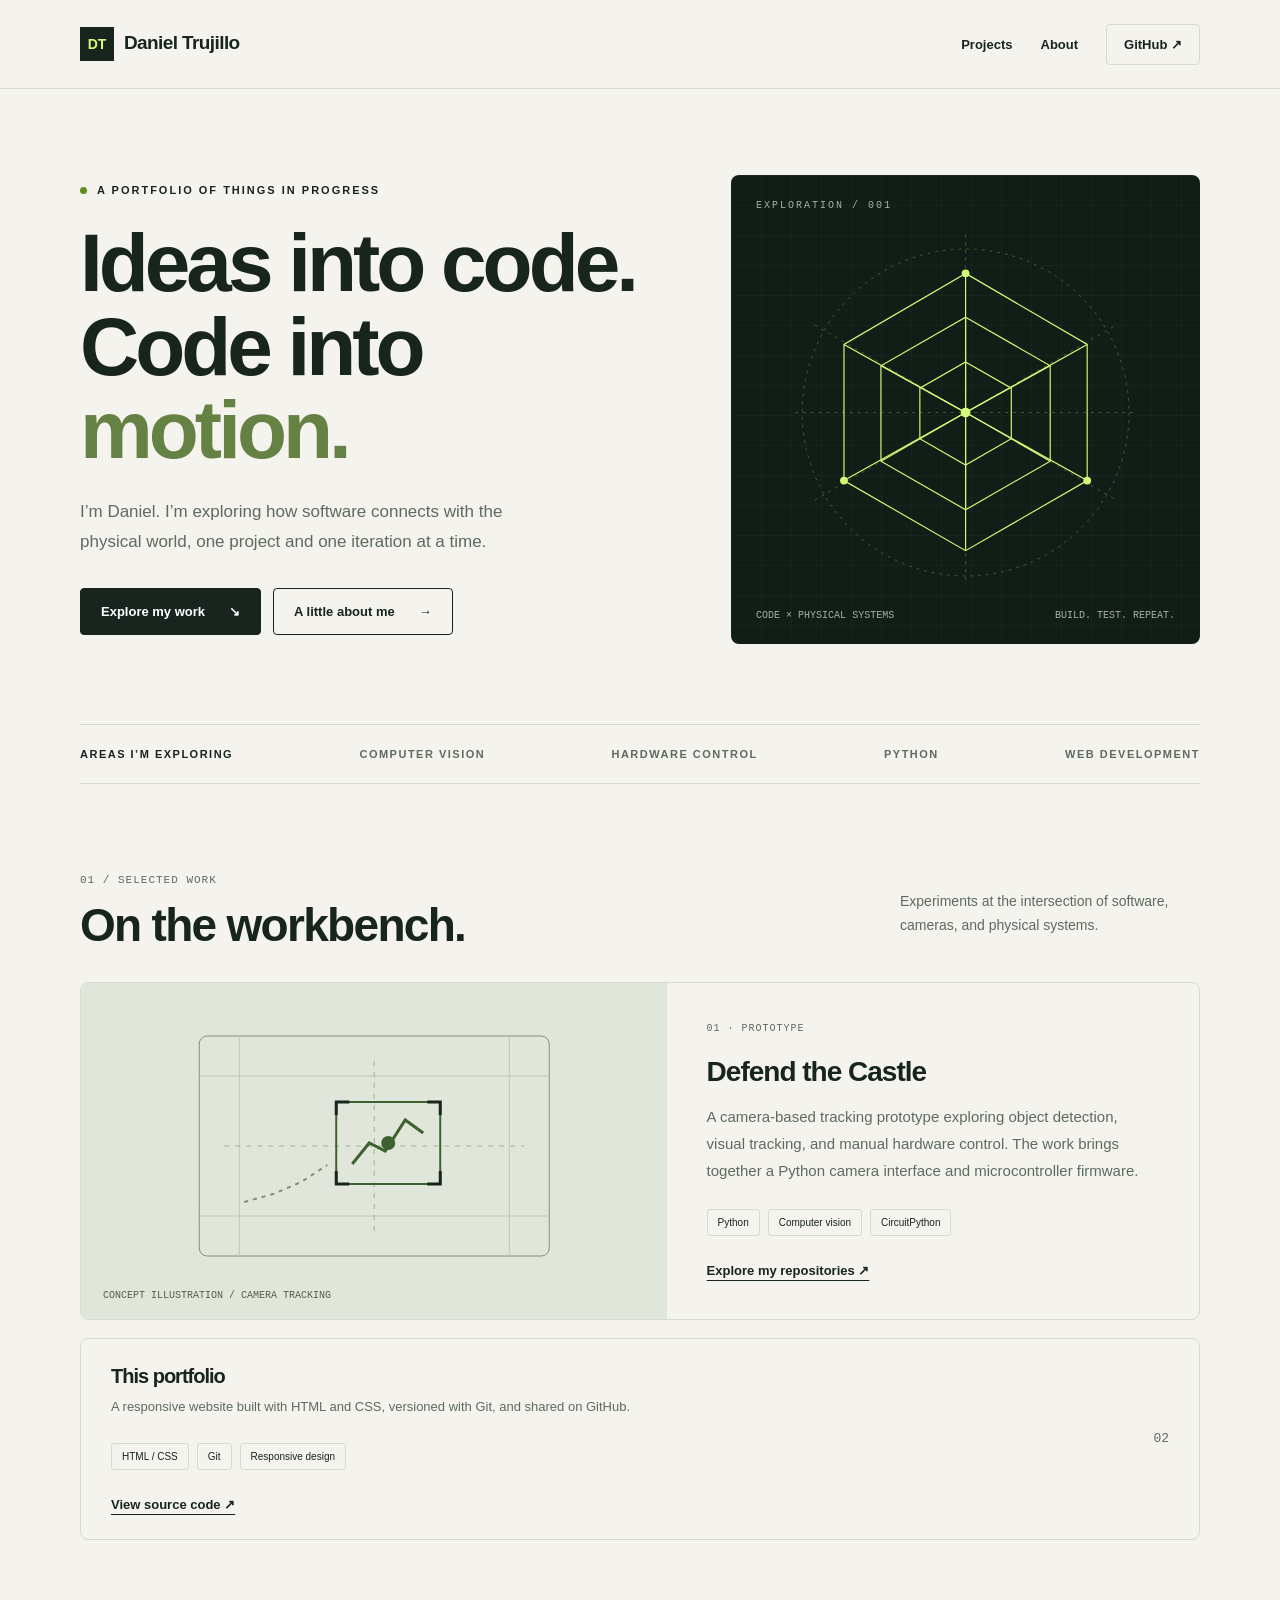
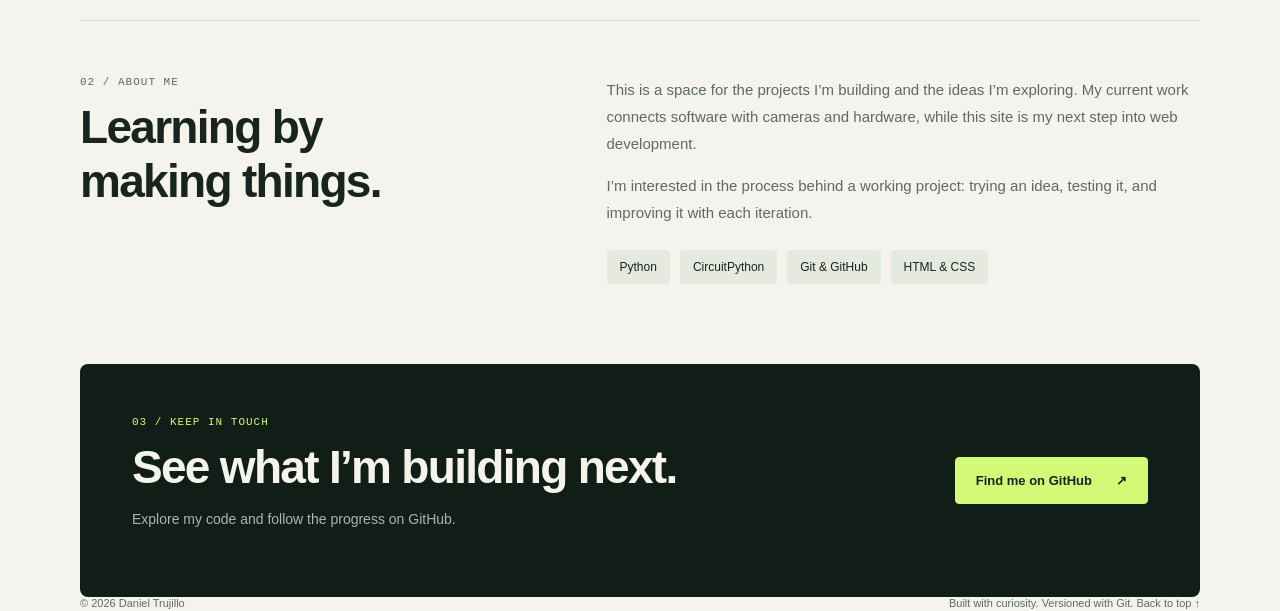
==== index.html @ 90c5586e "Build portfolio website" ====
﻿<!DOCTYPE html>
<html lang="en">
<head>
<meta charset="UTF-8">
<meta name="viewport" content="width=device-width, initial-scale=1">
<meta name="description" content="Daniel Trujillo's portfolio — exploring code, computer vision, and physical systems.">
<meta name="theme-color" content="#111814">
<title>Daniel Trujillo — Portfolio</title>
<style>
:root{--bg:#f4f3ed;--ink:#17251e;--muted:#5d6b61;--line:#d6dcd1;--accent:#d3fa76;--dark:#111e17}*{box-sizing:border-box}html{scroll-behavior:smooth;scroll-padding-top:90px}body{margin:0;background:var(--bg);color:var(--ink);font-family:Arial,Helvetica,sans-serif}a{color:inherit}button,a{-webkit-tap-highlight-color:transparent}a:focus-visible,button:focus-visible{outline:3px solid #608b21;outline-offset:5px}.wrap{max-width:1200px;margin:auto;padding:0 40px}header{border-bottom:1px solid var(--line)}nav{min-height:88px;display:flex;align-items:center;justify-content:space-between;gap:24px}.brand{font-weight:800;text-decoration:none;letter-spacing:-.6px;font-size:19px}.brand span{display:inline-grid;place-items:center;background:var(--ink);color:var(--accent);width:34px;height:34px;margin-right:10px;font-size:14px;letter-spacing:0}.navlinks{display:flex;align-items:center;gap:28px}.navlinks a{text-decoration:none;font-size:13px;font-weight:600}.navlinks a:hover{text-decoration:underline;text-underline-offset:5px}.navlinks .github{border:1px solid var(--line);padding:12px 17px;border-radius:4px}.hero{padding-top:86px;padding-bottom:80px;display:grid;grid-template-columns:1.25fr 1fr;gap:65px;align-items:center}.eyebrow{font-size:11px;font-weight:700;letter-spacing:2px;text-transform:uppercase;display:flex;align-items:center;gap:10px}.dot{width:7px;height:7px;background:#608b21;border-radius:50%}h1{font-size:clamp(48px,6.4vw,82px);line-height:1.02;letter-spacing:-4px;margin:25px 0}h1 em{font-style:normal;color:#668144}.intro{max-width:450px;font-size:17px;line-height:1.8;color:var(--muted)}.actions{display:flex;gap:12px;flex-wrap:wrap;margin-top:30px}.button{display:inline-flex;align-items:center;gap:24px;border:1px solid var(--ink);border-radius:4px;padding:15px 20px;font-size:13px;font-weight:700;text-decoration:none;transition:transform .2s,background .2s}.button:hover{transform:translateY(-3px)}.button.primary{background:var(--ink);color:#fff}.button.primary:hover{background:#334637}.hero-art{background:var(--dark);aspect-ratio:1;position:relative;overflow:hidden;border-radius:8px;color:var(--accent);display:grid;place-items:center;background-image:linear-gradient(#ffffff06 1px,transparent 1px),linear-gradient(90deg,#ffffff06 1px,transparent 1px);background-size:30px 30px}.art-label{position:absolute;top:25px;left:25px;font:10px monospace;letter-spacing:2px;color:#a3b3a7}.art-bottom{position:absolute;bottom:23px;left:25px;right:25px;display:flex;justify-content:space-between;font:10px monospace;color:#a3b3a7}.hero-art svg{width:83%;height:83%}.strip{border-top:1px solid var(--line);border-bottom:1px solid var(--line);display:flex;align-items:center;justify-content:space-between;gap:20px;padding:23px 0;font-size:11px;font-weight:700;letter-spacing:1.5px;text-transform:uppercase;color:var(--muted)}.strip span:first-child{color:var(--ink)}section.content{padding-top:90px;padding-bottom:10px}.section-top{display:flex;justify-content:space-between;gap:25px;align-items:end;margin-bottom:30px}.kicker{font:11px monospace;color:var(--muted);letter-spacing:1px}h2{font-size:clamp(32px,4vw,46px);letter-spacing:-1.7px;margin:12px 0 0}.section-note{color:var(--muted);font-size:14px;line-height:1.7;max-width:300px}.project{display:grid;grid-template-columns:1.1fr 1fr;border:1px solid var(--line);border-radius:8px;overflow:hidden}.project-art{min-height:335px;background:#e1e6da;display:grid;place-items:center;position:relative;overflow:hidden}.project-art svg{width:80%;max-height:270px}.image-caption{position:absolute;bottom:18px;left:22px;font:10px monospace;color:#53614b}.project-body{padding:40px}.status{font:10px monospace;text-transform:uppercase;letter-spacing:1px;color:var(--muted)}h3{font-size:28px;letter-spacing:-1px;margin:22px 0 14px}.project-body p,.about-copy p{color:var(--muted);font-size:15px;line-height:1.8}.tags{display:flex;flex-wrap:wrap;gap:8px;margin:25px 0}.tag{border:1px solid var(--line);padding:7px 10px;font-size:10px;border-radius:3px}.text-link{font-size:13px;font-weight:700;text-underline-offset:5px}.small-project{margin-top:18px;display:flex;justify-content:space-between;gap:30px;align-items:center;border:1px solid var(--line);padding:26px 30px;border-radius:8px}.small-project h3{font-size:20px;margin:0 0 9px}.small-project p{font-size:13px;color:var(--muted);margin:0;line-height:1.6}.project-number{font:13px monospace;color:var(--muted)}.about{display:grid;grid-template-columns:1fr 1.3fr;gap:70px;border-top:1px solid var(--line);margin-top:70px;padding-top:55px}.about-copy p:first-child{margin-top:0}.tool-list{display:flex;gap:10px;flex-wrap:wrap;margin-top:24px}.tool-list span{padding:10px 13px;background:#e6e9df;font-size:12px;border-radius:4px}.contact{background:var(--dark);color:var(--bg);padding:52px;border-radius:8px;margin-top:80px;display:flex;justify-content:space-between;gap:30px;align-items:center}.contact .kicker{color:var(--accent)}.contact h2{max-width:580px}.contact p{color:#a8b7ad;line-height:1.7;font-size:14px}.contact .button{background:var(--accent);color:var(--ink);border-color:var(--accent);white-space:nowrap}footer{display:flex;justify-content:space-between;gap:20px;padding-top:32px;padding-bottom:32px;font-size:11px;color:var(--muted)}footer a{text-underline-offset:4px}@media(max-width:850px){.wrap{padding-left:24px;padding-right:24px}.hero{gap:32px;padding-top:55px}h1{letter-spacing:-2.5px}.project-body{padding:27px}.about{gap:35px}.contact{padding:35px}}@media(max-width:620px){nav{min-height:76px;gap:15px}.navlinks{gap:15px}.navlinks .github{display:none}.brand{font-size:15px}.brand span{width:29px;height:29px;margin-right:6px}.hero{grid-template-columns:1fr;padding-top:44px;padding-bottom:40px;gap:35px}h1{font-size:57px}.hero-art{aspect-ratio:1.2}.strip{flex-wrap:wrap;justify-content:flex-start;gap:18px;font-size:9px}.strip span:first-child{width:100%}section.content{padding-top:55px}.section-top{display:block}.section-note{margin-top:18px;max-width:none}.project{grid-template-columns:1fr}.project-art{min-height:270px}.small-project{padding:24px;align-items:flex-start}.about{grid-template-columns:1fr;gap:25px;margin-top:45px;padding-top:35px}.contact{margin-top:50px;display:block;padding:28px}.contact .button{margin-top:15px}footer{line-height:1.7;flex-wrap:wrap}}@media(prefers-reduced-motion:reduce){html{scroll-behavior:auto}.button{transition:none}}
</style>
</head>
<body>
<header><nav class="wrap" aria-label="Main navigation"><a class="brand" href="#home"><span>DT</span>Daniel Trujillo</a><div class="navlinks"><a href="#projects">Projects</a><a href="#about">About</a><a class="github" href="https://github.com/DanielTrujill0">GitHub ↗</a></div></nav></header>
<main id="home" class="wrap">
<div class="hero"><div><div class="eyebrow"><span class="dot"></span>A portfolio of things in progress</div><h1>Ideas into code.<br>Code into <em>motion.</em></h1><p class="intro">I’m Daniel. I’m exploring how software connects with the physical world, one project and one iteration at a time.</p><div class="actions"><a class="button primary" href="#projects">Explore my work <span aria-hidden="true">↘</span></a><a class="button" href="#about">A little about me <span aria-hidden="true">→</span></a></div></div>
<div class="hero-art" role="img" aria-label="Abstract wireframe mechanical form on an engineering grid"><span class="art-label">EXPLORATION / 001</span><svg viewBox="0 0 400 400" fill="none" aria-hidden="true"><g stroke="#d3fa76" stroke-width="1.2"><path d="M200 60 325 133 325 273 200 345 75 273 75 133Z"/><path d="m200 60 0 143 125 70M200 203 75 273M75 133l125 70 125-70M200 345V203"/><path d="m200 105 87 50v98l-87 50-87-50v-98Z"/><path d="m200 105 0 98 87 50m-87-50-87 50m0-98 87 48 87-48m-87 148V203"/><path d="m200 151 47 27v52l-47 27-47-27v-52Z"/></g><g stroke="#d3fa76" opacity=".28" stroke-dasharray="3 5"><path d="M25 203h350M200 20v355M45 113l310 180M45 293l310-180"/><circle cx="200" cy="203" r="168"/></g><g fill="#d3fa76"><circle cx="200" cy="60" r="4"/><circle cx="325" cy="273" r="4"/><circle cx="75" cy="273" r="4"/><circle cx="200" cy="203" r="5"/></g></svg><div class="art-bottom"><span>CODE × PHYSICAL SYSTEMS</span><span>BUILD. TEST. REPEAT.</span></div></div></div>
<div class="strip"><span>Areas I’m exploring</span><span>Computer vision</span><span>Hardware control</span><span>Python</span><span>Web development</span></div>
<section class="content" id="projects" aria-labelledby="projects-title"><div class="section-top"><div><div class="kicker">01 / SELECTED WORK</div><h2 id="projects-title">On the workbench.</h2></div><p class="section-note">Experiments at the intersection of software, cameras, and physical systems.</p></div>
<article class="project"><div class="project-art" role="img" aria-label="Illustration of a camera tracking an object with a bounding box"><svg viewBox="0 0 420 270" fill="none" aria-hidden="true"><rect x="35" y="20" width="350" height="220" rx="8" stroke="#809372"/><path d="M35 60h350M75 20v220M345 20v220M35 200h350" stroke="#bdc9b2"/><path d="M210 45v170M60 130h300" stroke="#a1b08f" stroke-dasharray="5 6"/><rect x="172" y="86" width="104" height="82" stroke="#3e6130" stroke-width="2"/><path d="m188 148 17-21 16 8 20-31 18 13" stroke="#3e6130" stroke-width="3"/><circle cx="224" cy="127" r="7" fill="#3e6130"/><path d="m80 186 29-8 28-12 26-17" stroke="#78946a" stroke-width="2" stroke-dasharray="4 5"/><path d="M172 99V86h13m78 0h13v13m0 56v13h-13m-78 0h-13v-13" stroke="#17251e" stroke-width="3"/></svg><span class="image-caption">CONCEPT ILLUSTRATION / CAMERA TRACKING</span></div><div class="project-body"><div class="status">01 · Prototype</div><h3>Defend the Castle</h3><p>A camera-based tracking prototype exploring object detection, visual tracking, and manual hardware control. The work brings together a Python camera interface and microcontroller firmware.</p><div class="tags"><span class="tag">Python</span><span class="tag">Computer vision</span><span class="tag">CircuitPython</span></div><a class="text-link" href="https://github.com/DanielTrujill0?tab=repositories">Explore my repositories ↗</a></div></article>
<article class="small-project"><div><h3>This portfolio</h3><p>A responsive website built with HTML and CSS, versioned with Git, and shared on GitHub.</p><div class="tags"><span class="tag">HTML / CSS</span><span class="tag">Git</span><span class="tag">Responsive design</span></div><a class="text-link" href="https://github.com/DanielTrujill0/Website-Portfolio">View source code ↗</a></div><span class="project-number" aria-hidden="true">02</span></article>
</section>
<section class="about" id="about" aria-labelledby="about-title"><div><div class="kicker">02 / ABOUT ME</div><h2 id="about-title">Learning by<br>making things.</h2></div><div class="about-copy"><p>This is a space for the projects I’m building and the ideas I’m exploring. My current work connects software with cameras and hardware, while this site is my next step into web development.</p><p>I’m interested in the process behind a working project: trying an idea, testing it, and improving it with each iteration.</p><div class="tool-list" aria-label="Tools used in my projects"><span>Python</span><span>CircuitPython</span><span>Git & GitHub</span><span>HTML & CSS</span></div></div></section>
<section class="contact" id="contact" aria-labelledby="contact-title"><div><div class="kicker">03 / KEEP IN TOUCH</div><h2 id="contact-title">See what I’m building next.</h2><p>Explore my code and follow the progress on GitHub.</p></div><a class="button" href="https://github.com/DanielTrujill0">Find me on GitHub <span aria-hidden="true">↗</span></a></section>
</main>
<footer class="wrap"><span>© <span id="year">2026</span> Daniel Trujillo</span><span>Built with curiosity. Versioned with Git. <a href="#home">Back to top ↑</a></span></footer>
<script>document.getElementById('year').textContent = new Date().getFullYear();</script>
</body>
</html>
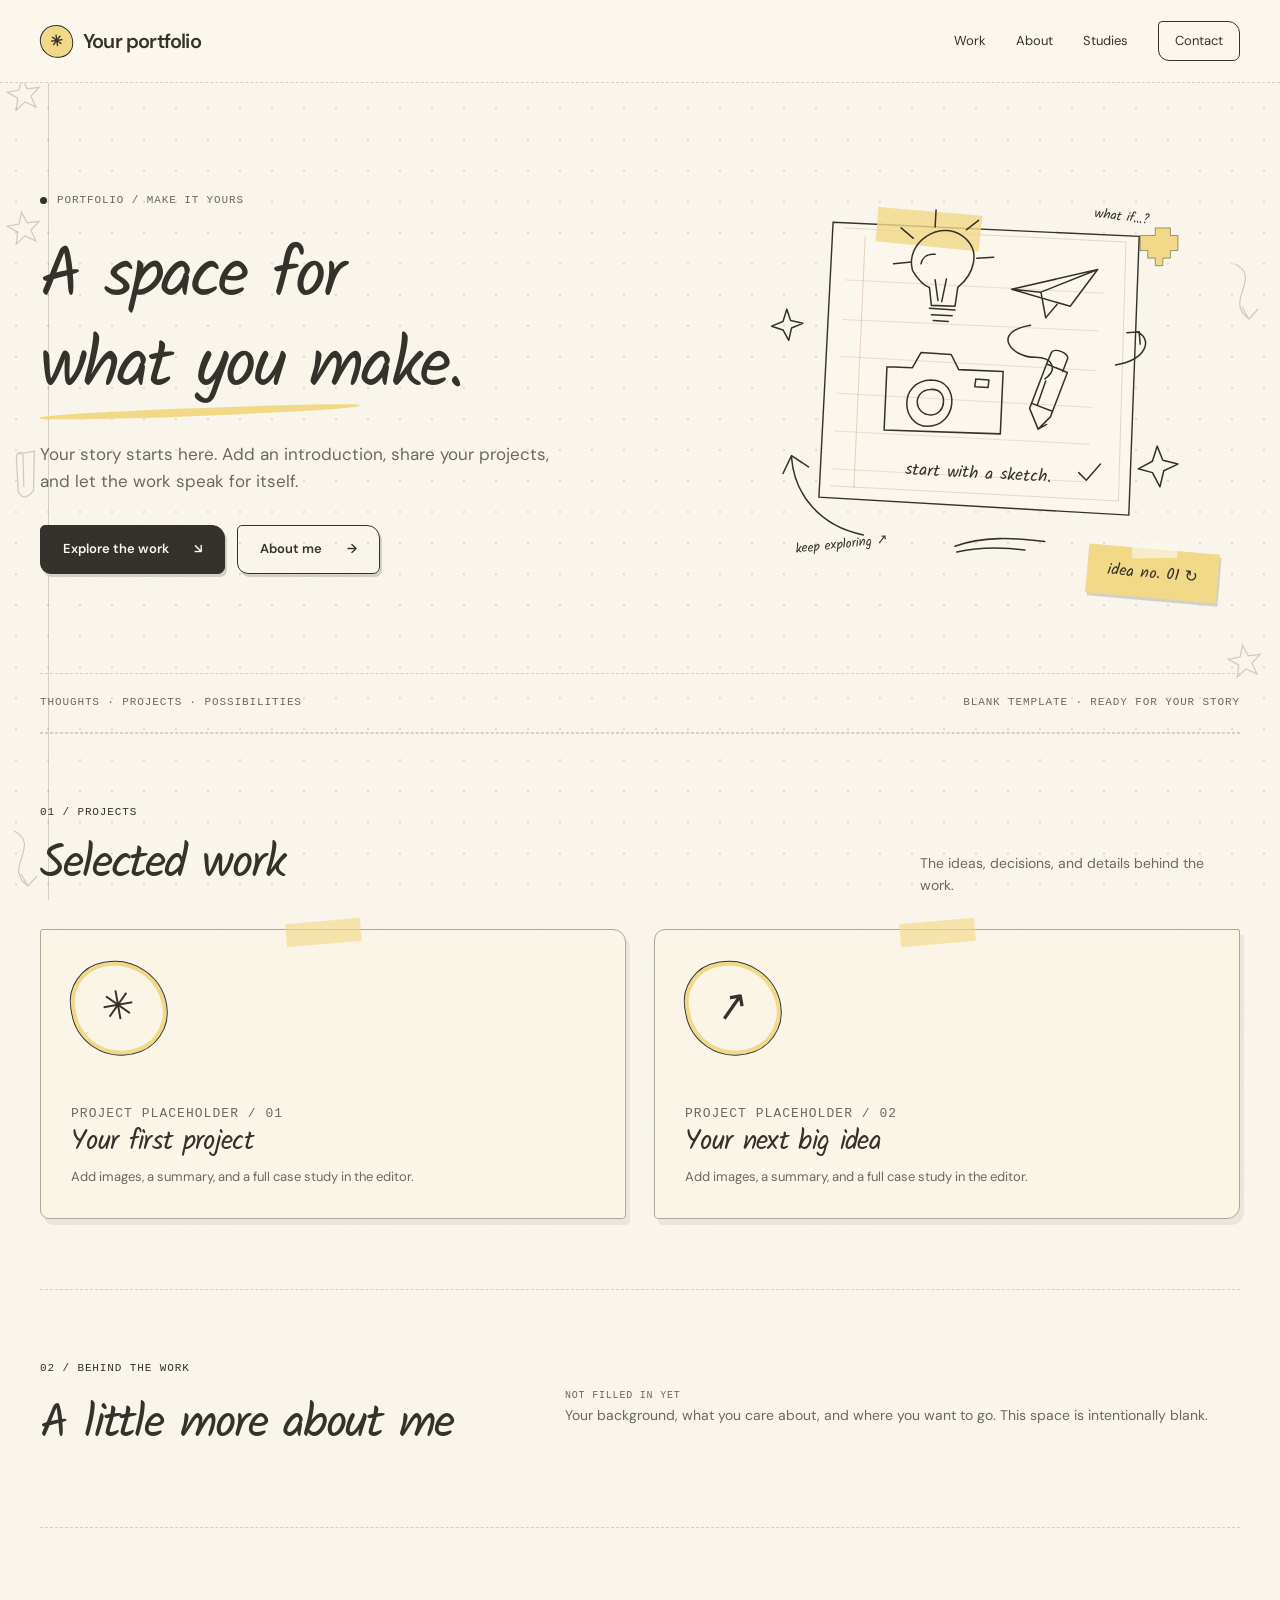
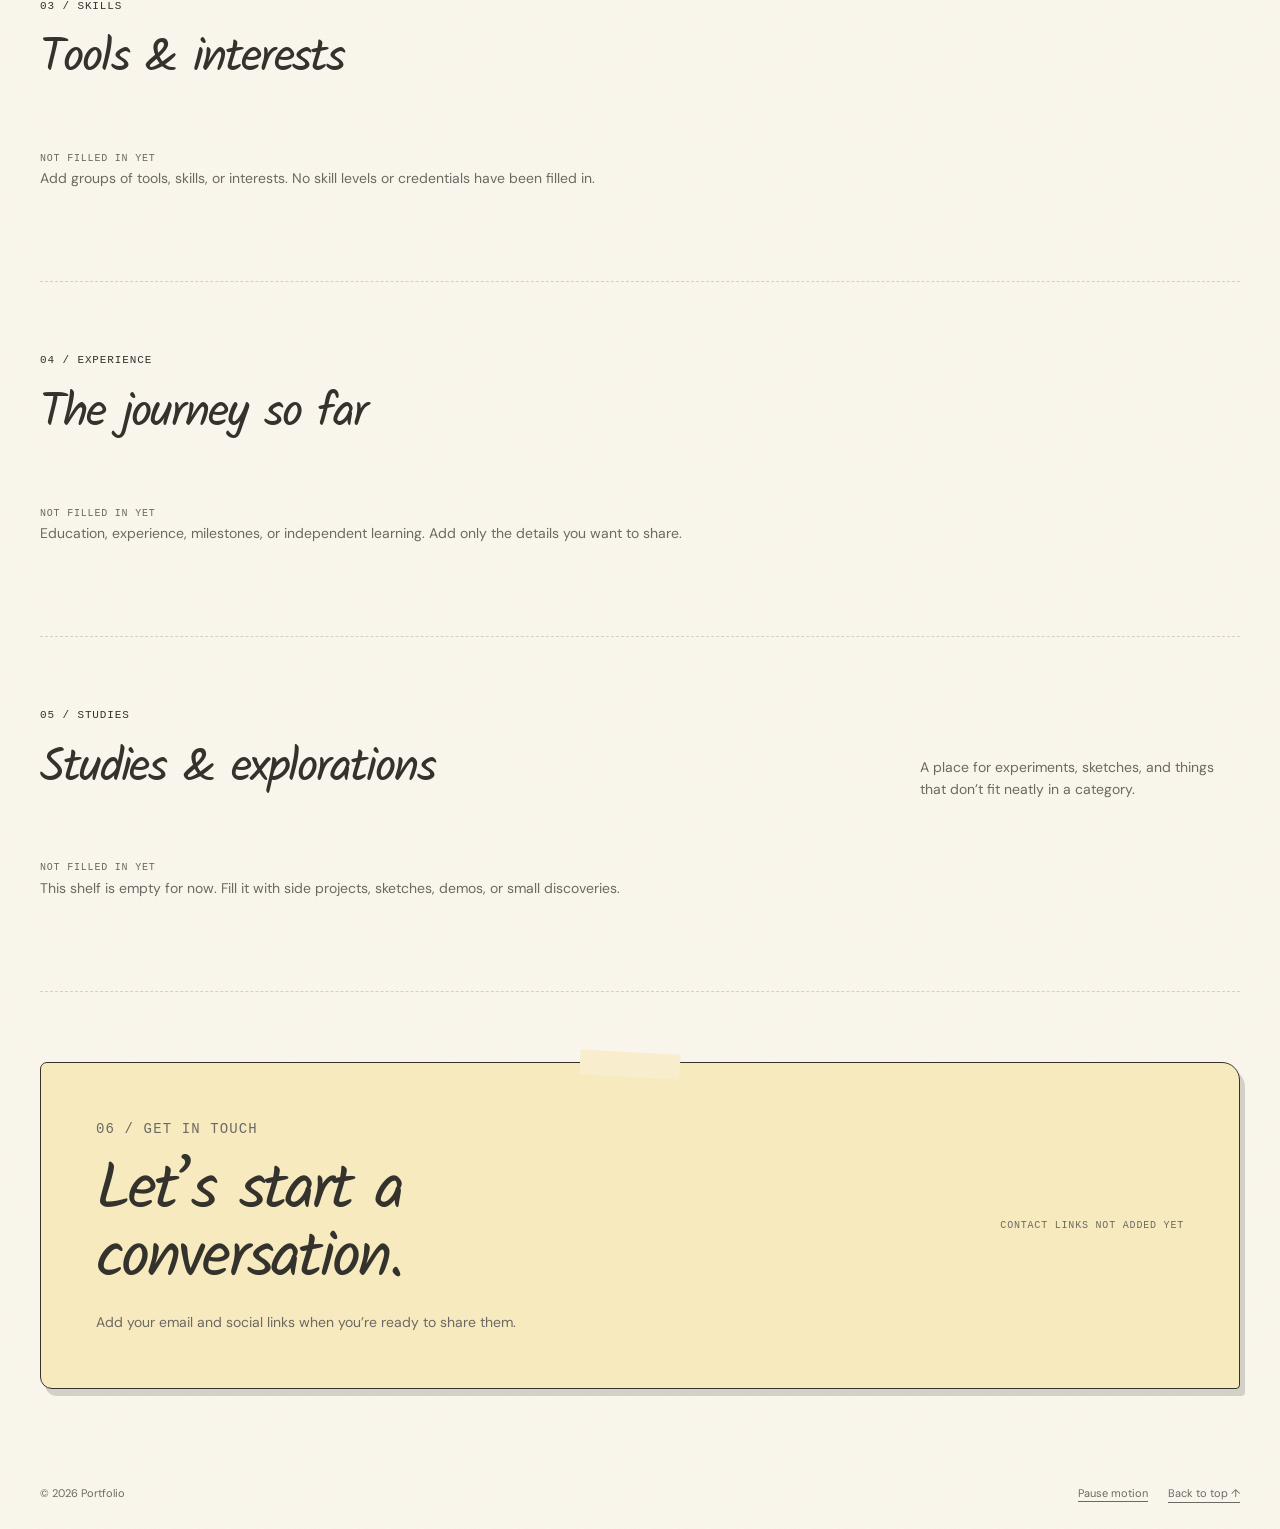
==== commit 97331878: "Finish sketchbook portfolio redesign" ====
--- a/index.html
+++ b/index.html
@@ -1,29 +1,22 @@
-﻿<!DOCTYPE html>
+﻿<!doctype html>
 <html lang="en">
 <head>
-<meta charset="UTF-8">
-<meta name="viewport" content="width=device-width, initial-scale=1">
-<meta name="description" content="Daniel Trujillo's portfolio — exploring code, computer vision, and physical systems.">
-<meta name="theme-color" content="#111814">
-<title>Daniel Trujillo — Portfolio</title>
-<style>
-:root{--bg:#f4f3ed;--ink:#17251e;--muted:#5d6b61;--line:#d6dcd1;--accent:#d3fa76;--dark:#111e17}*{box-sizing:border-box}html{scroll-behavior:smooth;scroll-padding-top:90px}body{margin:0;background:var(--bg);color:var(--ink);font-family:Arial,Helvetica,sans-serif}a{color:inherit}button,a{-webkit-tap-highlight-color:transparent}a:focus-visible,button:focus-visible{outline:3px solid #608b21;outline-offset:5px}.wrap{max-width:1200px;margin:auto;padding:0 40px}header{border-bottom:1px solid var(--line)}nav{min-height:88px;display:flex;align-items:center;justify-content:space-between;gap:24px}.brand{font-weight:800;text-decoration:none;letter-spacing:-.6px;font-size:19px}.brand span{display:inline-grid;place-items:center;background:var(--ink);color:var(--accent);width:34px;height:34px;margin-right:10px;font-size:14px;letter-spacing:0}.navlinks{display:flex;align-items:center;gap:28px}.navlinks a{text-decoration:none;font-size:13px;font-weight:600}.navlinks a:hover{text-decoration:underline;text-underline-offset:5px}.navlinks .github{border:1px solid var(--line);padding:12px 17px;border-radius:4px}.hero{padding-top:86px;padding-bottom:80px;display:grid;grid-template-columns:1.25fr 1fr;gap:65px;align-items:center}.eyebrow{font-size:11px;font-weight:700;letter-spacing:2px;text-transform:uppercase;display:flex;align-items:center;gap:10px}.dot{width:7px;height:7px;background:#608b21;border-radius:50%}h1{font-size:clamp(48px,6.4vw,82px);line-height:1.02;letter-spacing:-4px;margin:25px 0}h1 em{font-style:normal;color:#668144}.intro{max-width:450px;font-size:17px;line-height:1.8;color:var(--muted)}.actions{display:flex;gap:12px;flex-wrap:wrap;margin-top:30px}.button{display:inline-flex;align-items:center;gap:24px;border:1px solid var(--ink);border-radius:4px;padding:15px 20px;font-size:13px;font-weight:700;text-decoration:none;transition:transform .2s,background .2s}.button:hover{transform:translateY(-3px)}.button.primary{background:var(--ink);color:#fff}.button.primary:hover{background:#334637}.hero-art{background:var(--dark);aspect-ratio:1;position:relative;overflow:hidden;border-radius:8px;color:var(--accent);display:grid;place-items:center;background-image:linear-gradient(#ffffff06 1px,transparent 1px),linear-gradient(90deg,#ffffff06 1px,transparent 1px);background-size:30px 30px}.art-label{position:absolute;top:25px;left:25px;font:10px monospace;letter-spacing:2px;color:#a3b3a7}.art-bottom{position:absolute;bottom:23px;left:25px;right:25px;display:flex;justify-content:space-between;font:10px monospace;color:#a3b3a7}.hero-art svg{width:83%;height:83%}.strip{border-top:1px solid var(--line);border-bottom:1px solid var(--line);display:flex;align-items:center;justify-content:space-between;gap:20px;padding:23px 0;font-size:11px;font-weight:700;letter-spacing:1.5px;text-transform:uppercase;color:var(--muted)}.strip span:first-child{color:var(--ink)}section.content{padding-top:90px;padding-bottom:10px}.section-top{display:flex;justify-content:space-between;gap:25px;align-items:end;margin-bottom:30px}.kicker{font:11px monospace;color:var(--muted);letter-spacing:1px}h2{font-size:clamp(32px,4vw,46px);letter-spacing:-1.7px;margin:12px 0 0}.section-note{color:var(--muted);font-size:14px;line-height:1.7;max-width:300px}.project{display:grid;grid-template-columns:1.1fr 1fr;border:1px solid var(--line);border-radius:8px;overflow:hidden}.project-art{min-height:335px;background:#e1e6da;display:grid;place-items:center;position:relative;overflow:hidden}.project-art svg{width:80%;max-height:270px}.image-caption{position:absolute;bottom:18px;left:22px;font:10px monospace;color:#53614b}.project-body{padding:40px}.status{font:10px monospace;text-transform:uppercase;letter-spacing:1px;color:var(--muted)}h3{font-size:28px;letter-spacing:-1px;margin:22px 0 14px}.project-body p,.about-copy p{color:var(--muted);font-size:15px;line-height:1.8}.tags{display:flex;flex-wrap:wrap;gap:8px;margin:25px 0}.tag{border:1px solid var(--line);padding:7px 10px;font-size:10px;border-radius:3px}.text-link{font-size:13px;font-weight:700;text-underline-offset:5px}.small-project{margin-top:18px;display:flex;justify-content:space-between;gap:30px;align-items:center;border:1px solid var(--line);padding:26px 30px;border-radius:8px}.small-project h3{font-size:20px;margin:0 0 9px}.small-project p{font-size:13px;color:var(--muted);margin:0;line-height:1.6}.project-number{font:13px monospace;color:var(--muted)}.about{display:grid;grid-template-columns:1fr 1.3fr;gap:70px;border-top:1px solid var(--line);margin-top:70px;padding-top:55px}.about-copy p:first-child{margin-top:0}.tool-list{display:flex;gap:10px;flex-wrap:wrap;margin-top:24px}.tool-list span{padding:10px 13px;background:#e6e9df;font-size:12px;border-radius:4px}.contact{background:var(--dark);color:var(--bg);padding:52px;border-radius:8px;margin-top:80px;display:flex;justify-content:space-between;gap:30px;align-items:center}.contact .kicker{color:var(--accent)}.contact h2{max-width:580px}.contact p{color:#a8b7ad;line-height:1.7;font-size:14px}.contact .button{background:var(--accent);color:var(--ink);border-color:var(--accent);white-space:nowrap}footer{display:flex;justify-content:space-between;gap:20px;padding-top:32px;padding-bottom:32px;font-size:11px;color:var(--muted)}footer a{text-underline-offset:4px}@media(max-width:850px){.wrap{padding-left:24px;padding-right:24px}.hero{gap:32px;padding-top:55px}h1{letter-spacing:-2.5px}.project-body{padding:27px}.about{gap:35px}.contact{padding:35px}}@media(max-width:620px){nav{min-height:76px;gap:15px}.navlinks{gap:15px}.navlinks .github{display:none}.brand{font-size:15px}.brand span{width:29px;height:29px;margin-right:6px}.hero{grid-template-columns:1fr;padding-top:44px;padding-bottom:40px;gap:35px}h1{font-size:57px}.hero-art{aspect-ratio:1.2}.strip{flex-wrap:wrap;justify-content:flex-start;gap:18px;font-size:9px}.strip span:first-child{width:100%}section.content{padding-top:55px}.section-top{display:block}.section-note{margin-top:18px;max-width:none}.project{grid-template-columns:1fr}.project-art{min-height:270px}.small-project{padding:24px;align-items:flex-start}.about{grid-template-columns:1fr;gap:25px;margin-top:45px;padding-top:35px}.contact{margin-top:50px;display:block;padding:28px}.contact .button{margin-top:15px}footer{line-height:1.7;flex-wrap:wrap}}@media(prefers-reduced-motion:reduce){html{scroll-behavior:auto}.button{transition:none}}
-</style>
+  <meta charset="utf-8">
+  <meta name="viewport" content="width=device-width, initial-scale=1">
+  <meta name="description" content="A personal portfolio of projects, ideas, and the process behind them.">
+  <meta name="theme-color" content="#f7f7f2">
+  <title>Portfolio</title>
+  <link rel="icon" href="assets/favicon.svg" type="image/svg+xml">
+  <link rel="stylesheet" href="styles.css">
+  <script src="content.js" defer></script>
+  <script src="core.js" defer></script>
+  <script src="sketch-art.js" defer></script>
+  <script src="app.js" defer></script>
+  <script src="interactions.js" defer></script>
 </head>
-<body>
-<header><nav class="wrap" aria-label="Main navigation"><a class="brand" href="#home"><span>DT</span>Daniel Trujillo</a><div class="navlinks"><a href="#projects">Projects</a><a href="#about">About</a><a class="github" href="https://github.com/DanielTrujill0">GitHub ↗</a></div></nav></header>
-<main id="home" class="wrap">
-<div class="hero"><div><div class="eyebrow"><span class="dot"></span>A portfolio of things in progress</div><h1>Ideas into code.<br>Code into <em>motion.</em></h1><p class="intro">I’m Daniel. I’m exploring how software connects with the physical world, one project and one iteration at a time.</p><div class="actions"><a class="button primary" href="#projects">Explore my work <span aria-hidden="true">↘</span></a><a class="button" href="#about">A little about me <span aria-hidden="true">→</span></a></div></div>
-<div class="hero-art" role="img" aria-label="Abstract wireframe mechanical form on an engineering grid"><span class="art-label">EXPLORATION / 001</span><svg viewBox="0 0 400 400" fill="none" aria-hidden="true"><g stroke="#d3fa76" stroke-width="1.2"><path d="M200 60 325 133 325 273 200 345 75 273 75 133Z"/><path d="m200 60 0 143 125 70M200 203 75 273M75 133l125 70 125-70M200 345V203"/><path d="m200 105 87 50v98l-87 50-87-50v-98Z"/><path d="m200 105 0 98 87 50m-87-50-87 50m0-98 87 48 87-48m-87 148V203"/><path d="m200 151 47 27v52l-47 27-47-27v-52Z"/></g><g stroke="#d3fa76" opacity=".28" stroke-dasharray="3 5"><path d="M25 203h350M200 20v355M45 113l310 180M45 293l310-180"/><circle cx="200" cy="203" r="168"/></g><g fill="#d3fa76"><circle cx="200" cy="60" r="4"/><circle cx="325" cy="273" r="4"/><circle cx="75" cy="273" r="4"/><circle cx="200" cy="203" r="5"/></g></svg><div class="art-bottom"><span>CODE × PHYSICAL SYSTEMS</span><span>BUILD. TEST. REPEAT.</span></div></div></div>
-<div class="strip"><span>Areas I’m exploring</span><span>Computer vision</span><span>Hardware control</span><span>Python</span><span>Web development</span></div>
-<section class="content" id="projects" aria-labelledby="projects-title"><div class="section-top"><div><div class="kicker">01 / SELECTED WORK</div><h2 id="projects-title">On the workbench.</h2></div><p class="section-note">Experiments at the intersection of software, cameras, and physical systems.</p></div>
-<article class="project"><div class="project-art" role="img" aria-label="Illustration of a camera tracking an object with a bounding box"><svg viewBox="0 0 420 270" fill="none" aria-hidden="true"><rect x="35" y="20" width="350" height="220" rx="8" stroke="#809372"/><path d="M35 60h350M75 20v220M345 20v220M35 200h350" stroke="#bdc9b2"/><path d="M210 45v170M60 130h300" stroke="#a1b08f" stroke-dasharray="5 6"/><rect x="172" y="86" width="104" height="82" stroke="#3e6130" stroke-width="2"/><path d="m188 148 17-21 16 8 20-31 18 13" stroke="#3e6130" stroke-width="3"/><circle cx="224" cy="127" r="7" fill="#3e6130"/><path d="m80 186 29-8 28-12 26-17" stroke="#78946a" stroke-width="2" stroke-dasharray="4 5"/><path d="M172 99V86h13m78 0h13v13m0 56v13h-13m-78 0h-13v-13" stroke="#17251e" stroke-width="3"/></svg><span class="image-caption">CONCEPT ILLUSTRATION / CAMERA TRACKING</span></div><div class="project-body"><div class="status">01 · Prototype</div><h3>Defend the Castle</h3><p>A camera-based tracking prototype exploring object detection, visual tracking, and manual hardware control. The work brings together a Python camera interface and microcontroller firmware.</p><div class="tags"><span class="tag">Python</span><span class="tag">Computer vision</span><span class="tag">CircuitPython</span></div><a class="text-link" href="https://github.com/DanielTrujill0?tab=repositories">Explore my repositories ↗</a></div></article>
-<article class="small-project"><div><h3>This portfolio</h3><p>A responsive website built with HTML and CSS, versioned with Git, and shared on GitHub.</p><div class="tags"><span class="tag">HTML / CSS</span><span class="tag">Git</span><span class="tag">Responsive design</span></div><a class="text-link" href="https://github.com/DanielTrujill0/Website-Portfolio">View source code ↗</a></div><span class="project-number" aria-hidden="true">02</span></article>
-</section>
-<section class="about" id="about" aria-labelledby="about-title"><div><div class="kicker">02 / ABOUT ME</div><h2 id="about-title">Learning by<br>making things.</h2></div><div class="about-copy"><p>This is a space for the projects I’m building and the ideas I’m exploring. My current work connects software with cameras and hardware, while this site is my next step into web development.</p><p>I’m interested in the process behind a working project: trying an idea, testing it, and improving it with each iteration.</p><div class="tool-list" aria-label="Tools used in my projects"><span>Python</span><span>CircuitPython</span><span>Git & GitHub</span><span>HTML & CSS</span></div></div></section>
-<section class="contact" id="contact" aria-labelledby="contact-title"><div><div class="kicker">03 / KEEP IN TOUCH</div><h2 id="contact-title">See what I’m building next.</h2><p>Explore my code and follow the progress on GitHub.</p></div><a class="button" href="https://github.com/DanielTrujill0">Find me on GitHub <span aria-hidden="true">↗</span></a></section>
-</main>
-<footer class="wrap"><span>© <span id="year">2026</span> Daniel Trujillo</span><span>Built with curiosity. Versioned with Git. <a href="#home">Back to top ↑</a></span></footer>
-<script>document.getElementById('year').textContent = new Date().getFullYear();</script>
+<body data-page="home">
+  <a class="skip-link" href="#main">Skip to content</a>
+  <div id="site"></div>
+  <noscript><main class="container"><h1>Portfolio</h1><p>Please enable JavaScript to view this customizable portfolio.</p></main></noscript>
 </body>
 </html>
--- a/styles.css
+++ b/styles.css
@@ -0,0 +1,22 @@
+﻿/* DESIGN TOKENS: content.js / the visual editor overrides these defaults. */
+:root{--accent:#c7edaa;--background:#f7f7f2;--ink:#23332a;--surface:color-mix(in srgb,var(--background) 90%,var(--ink));--muted:color-mix(in srgb,var(--ink) 72%,var(--background));--line:color-mix(in srgb,var(--ink) 20%,var(--background));--radius:18px;--heading:Georgia,'Times New Roman',serif;--sans:'Segoe UI',Arial,sans-serif;--mono:Consolas,monospace;--width:1240px}
+*{box-sizing:border-box}html{scroll-behavior:smooth;scroll-padding-top:95px}body{margin:0;background:var(--background);color:var(--ink);font-family:var(--sans);font-size:16px;line-height:1.6}button,input,textarea,select{font:inherit}button,a{-webkit-tap-highlight-color:transparent}button{cursor:pointer}a{color:inherit;text-underline-offset:5px}a,button{touch-action:manipulation}a:focus-visible,button:focus-visible,input:focus-visible,select:focus-visible,textarea:focus-visible{outline:3px solid var(--ink);outline-offset:4px}img{max-width:100%;display:block}h1,h2,h3,p,figure{margin:0}h1,h2{font-family:var(--heading);font-weight:400;line-height:1.05;letter-spacing:-.045em}h3{line-height:1.25;letter-spacing:-.025em}button{color:inherit}::selection{background:var(--accent);color:var(--ink)}[hidden]{display:none!important}.container{width:min(var(--width),calc(100% - 80px));margin:auto}.skip-link{position:fixed;left:20px;top:-100px;background:var(--ink);color:var(--background);z-index:100;padding:12px}.skip-link:focus{top:10px}.site-header{position:sticky;top:0;z-index:10;background:var(--background);border-bottom:1px solid var(--line)}.nav{display:flex;justify-content:space-between;align-items:center;min-height:82px;gap:25px}.brand{display:inline-flex;align-items:center;gap:10px;font-weight:600;text-decoration:none;letter-spacing:-.04em;font-size:20px}.brand-mark{display:grid;place-items:center;width:33px;height:33px;border:1px solid var(--ink);border-radius:50%;font-family:var(--heading);font-size:15px}.nav-links{display:flex;gap:30px;align-items:center;font-size:13px}.nav-links a{text-decoration:none}.nav-links a:hover{text-decoration:underline}.nav-links .nav-contact{border:1px solid var(--ink);padding:9px 16px;border-radius:30px}.menu-toggle{display:none;background:none;border:1px solid var(--line);padding:8px 13px;border-radius:8px}.mono{font-family:var(--mono);font-size:11px;letter-spacing:.08em;text-transform:uppercase}.eyebrow{display:flex;align-items:center;gap:10px;color:var(--muted)}.status-dot{width:7px;height:7px;border-radius:50%;background:var(--ink)}.hero{display:grid;grid-template-columns:1.3fr 1fr;gap:70px;padding-top:80px;padding-bottom:70px;align-items:center}.hero h1{font-size:clamp(54px,6.5vw,88px);max-width:740px;margin-top:25px;white-space:pre-line;overflow-wrap:anywhere}.hero-intro{color:var(--muted);font-size:17px;max-width:510px;margin-top:25px;white-space:pre-line}.actions{display:flex;flex-wrap:wrap;gap:12px;align-items:center;margin-top:30px}.button{display:inline-flex;align-items:center;justify-content:center;gap:25px;padding:13px 22px;border-radius:30px;border:1px solid var(--ink);background:transparent;text-decoration:none;font-size:13px;font-weight:600;transition:transform .2s,background .2s}.button:hover{transform:translateY(-2px);background:var(--surface)}.button.primary{background:var(--ink);color:var(--background)}.button.primary:hover{opacity:.9}.button.accent{background:var(--accent)}.hero-visual{position:relative;min-height:390px;display:grid;place-items:center;border-radius:var(--radius);background:var(--surface);background-image:linear-gradient(var(--line) 1px,transparent 1px),linear-gradient(90deg,var(--line) 1px,transparent 1px);background-size:32px 32px;overflow:hidden}.hero-visual img{width:100%;height:420px;object-fit:cover}.orbit{width:220px;height:220px;border:1px solid var(--ink);border-radius:50%;display:grid;place-items:center;position:relative;transform:rotate(-20deg);background:var(--accent);box-shadow:18px 22px 0 color-mix(in srgb,var(--ink) 10%,transparent)}.orbit::before,.orbit::after{content:'';position:absolute;border:1px solid var(--ink);border-radius:50%;inset:25px -28px;transform:rotate(50deg)}.orbit::after{inset:-25px 28px;transform:rotate(20deg)}.orbit span{font-family:var(--heading);font-size:92px;transform:rotate(20deg)}.visual-caption{position:absolute;left:20px;bottom:16px;font-size:10px;letter-spacing:.05em}.floating-note{position:absolute;top:26px;right:23px;background:var(--background);border:1px solid var(--ink);border-radius:4px;padding:9px 14px;transform:rotate(7deg);font:italic 18px var(--heading)}.hero-bottom{display:flex;justify-content:space-between;align-items:center;gap:20px;border-top:1px solid var(--line);padding:20px 0;color:var(--muted)}.hero-bottom a{font-size:12px;text-decoration:none}.section{padding:70px 0;border-top:1px solid var(--line)}.section-heading{display:flex;justify-content:space-between;gap:30px;align-items:end;margin-bottom:32px}.section-heading h2{font-size:clamp(36px,4.5vw,54px);margin-top:12px}.section-heading>p{max-width:320px;color:var(--muted);font-size:14px}.filters{display:flex;flex-wrap:wrap;gap:8px;margin-bottom:26px}.filter{background:transparent;border:1px solid var(--line);padding:8px 16px;border-radius:25px;font-size:12px}.filter[aria-pressed=true]{background:var(--ink);color:var(--background);border-color:var(--ink)}.project-grid{display:grid;grid-template-columns:repeat(2,minmax(0,1fr));gap:40px 28px}.project-card{min-width:0}.project-link{display:block;text-decoration:none}.project-media{position:relative;aspect-ratio:1.45;background:var(--surface);border:1px solid var(--line);border-radius:var(--radius);overflow:hidden;display:grid;place-items:center;transition:transform .3s}.project-link:hover .project-media{transform:translateY(-4px)}.project-media img{width:100%;height:100%;object-fit:cover}.project-media .project-abstract{position:relative;display:grid;place-items:center;width:47%;aspect-ratio:1;background:var(--accent);border:1px solid var(--ink);border-radius:24%;transform:rotate(-12deg);box-shadow:18px 18px 0 color-mix(in srgb,var(--ink) 12%,transparent)}.project-abstract::before{content:'';position:absolute;inset:22%;border:1px solid var(--ink);border-radius:50%}.project-abstract span{font:50px var(--heading);transform:rotate(12deg)}.project-card:nth-child(2n) .project-abstract{border-radius:50%;transform:rotate(12deg)}.media-arrow{position:absolute;right:18px;bottom:18px;width:42px;height:42px;display:grid;place-items:center;border:1px solid var(--ink);border-radius:50%;background:var(--background);font-size:22px}.project-caption{padding:20px 0 0;display:flex;justify-content:space-between;gap:20px}.project-caption h3{font-size:23px}.project-caption p{color:var(--muted);font-size:12px;margin-top:7px}.project-summary{margin-top:12px;color:var(--muted);font-size:14px;max-width:520px}.tags{display:flex;flex-wrap:wrap;gap:7px;margin-top:16px}.tag{border:1px solid var(--line);padding:4px 9px;border-radius:6px;font-size:10px}.empty-grid{display:grid;grid-template-columns:1fr 1fr;gap:28px}.empty-card{min-height:290px;border:1px dashed var(--line);border-radius:var(--radius);background:var(--surface);padding:30px;display:flex;flex-direction:column;justify-content:space-between}.empty-art{width:96px;height:96px;border:1px solid var(--line);border-radius:50%;display:grid;place-items:center;font:40px var(--heading);transform:rotate(-10deg);background:var(--accent)}.empty-card h3{font-family:var(--heading);font-weight:400;font-size:27px}.empty-card p{font-size:13px;color:var(--muted);margin-top:8px}.placeholder{font-family:var(--mono);font-size:10px;text-transform:uppercase;letter-spacing:.08em;color:var(--muted)}.about-grid{display:grid;grid-template-columns:.8fr 1.2fr;gap:75px}.about-grid h2{font-size:clamp(38px,4.5vw,58px);margin-top:16px;white-space:pre-line}.prose{white-space:pre-line;color:var(--muted);font-size:17px;line-height:1.9;overflow-wrap:anywhere}.personal-note{margin-top:25px;border-left:2px solid var(--ink);padding-left:20px;color:var(--muted);font-family:var(--heading);font-style:italic;font-size:22px;white-space:pre-line}.skills-grid{display:grid;grid-template-columns:repeat(3,minmax(0,1fr));gap:22px}.skill-group{border:1px solid var(--line);border-radius:var(--radius);padding:27px}.skill-group h3{font-size:18px;margin-bottom:18px}.skill-group p{font-size:14px;color:var(--muted);white-space:pre-line}.timeline{border-top:1px solid var(--line)}.timeline-row{display:grid;grid-template-columns:1fr 2fr;gap:35px;padding:28px 0;border-bottom:1px solid var(--line)}.timeline-row h3{font-size:21px}.timeline-row .org{font-size:14px;margin-top:6px}.timeline-row .prose{font-size:14px;margin-top:12px}.quiet-empty{padding:22px 0;color:var(--muted);font-size:14px;max-width:650px}.playground-grid{display:grid;grid-template-columns:repeat(3,minmax(0,1fr));gap:20px}.experiment{border:1px solid var(--line);padding:25px;border-radius:var(--radius);min-height:210px;background:var(--surface)}.experiment h3{font-size:20px;margin-top:18px}.experiment p{font-size:13px;color:var(--muted);margin:12px 0}.experiment a{font-size:12px}.contact-panel{display:grid;grid-template-columns:1.3fr 1fr;gap:45px;align-items:center;background:var(--accent);border:1px solid var(--line);border-radius:var(--radius);padding:55px}.contact-panel h2{font-size:clamp(40px,5vw,64px);margin:18px 0}.contact-panel p{font-size:14px;color:var(--muted);white-space:pre-line}.contact-links{display:flex;justify-content:flex-end;gap:10px;flex-wrap:wrap}.site-footer{display:flex;justify-content:space-between;gap:20px;align-items:center;padding:26px 0;font-size:11px;color:var(--muted)}.site-footer .footer-links{display:flex;gap:20px}.preview-banner{background:var(--ink);color:var(--background);text-align:center;padding:9px 20px;font-size:12px}.preview-banner a{margin-left:15px}.detail-hero{padding:65px 0 45px}.back-link{font-size:12px;text-decoration:none}.detail-hero h1{font-size:clamp(48px,6vw,82px);margin:35px 0 22px;max-width:940px;overflow-wrap:anywhere}.detail-intro{font-size:19px;color:var(--muted);max-width:800px;white-space:pre-line}.project-facts{display:grid;grid-template-columns:repeat(4,1fr);gap:20px;margin-top:35px;border-top:1px solid var(--line);padding-top:25px}.project-facts dt{font:10px var(--mono);text-transform:uppercase;color:var(--muted)}.project-facts dd{margin:8px 0 0;font-size:14px}.detail-cover{aspect-ratio:2;max-height:600px}.detail-cover .project-abstract{width:25%}.case-section{display:grid;grid-template-columns:1fr 2fr;gap:60px;padding:45px 0;border-bottom:1px solid var(--line)}.case-section h2{font-size:34px}.case-section .prose{font-size:16px}.gallery{display:grid;grid-template-columns:1fr 1fr;gap:25px;margin:35px 0}.gallery figure{min-width:0}.gallery img{width:100%;aspect-ratio:1.4;object-fit:cover;border-radius:var(--radius);border:1px solid var(--line)}.gallery figcaption{font-size:12px;color:var(--muted);margin-top:10px}.next-project{margin:45px 0;padding:30px;border:1px solid var(--line);border-radius:var(--radius);display:flex;justify-content:space-between;align-items:center;text-decoration:none}.next-project h3{font:28px var(--heading);margin-top:8px}.not-found{padding:100px 0;min-height:55vh}.not-found h1{font-size:55px;margin-bottom:20px}.image-error{display:grid;place-items:center;min-height:220px;padding:30px;text-align:center;font-size:13px;color:var(--muted)}
+@media(min-width:1500px){.hero{padding-top:100px;padding-bottom:90px}.hero h1{font-size:96px}}
+@media(max-width:950px){.container{width:calc(100% - 48px)}.hero{gap:35px}.hero h1{font-size:64px}.hero-visual{min-height:340px}.orbit{width:175px;height:175px}.orbit span{font-size:70px}.nav-links{gap:18px}.about-grid{gap:35px}.contact-panel{padding:35px}.skills-grid,.playground-grid{grid-template-columns:repeat(2,minmax(0,1fr))}}
+@media(max-width:650px){.container{width:calc(100% - 36px)}.nav{min-height:70px}.brand{font-size:18px}.menu-toggle{display:block}.nav-links{display:none;position:absolute;top:70px;left:0;right:0;background:var(--background);padding:20px;flex-direction:column;align-items:stretch;border-bottom:1px solid var(--line)}.nav-links.is-open{display:flex}.nav-links a{padding:8px}.nav-links .nav-contact{text-align:center}.hero{grid-template-columns:1fr;padding:45px 0 35px;gap:35px}.hero h1{font-size:58px}.hero-intro{font-size:16px}.hero-visual{min-height:300px}.hero-visual img{height:320px}.hero-bottom{font-size:9px}.section{padding:45px 0}.section-heading{display:block;margin-bottom:25px}.section-heading>p{margin-top:16px}.project-grid,.empty-grid,.about-grid,.contact-panel,.skills-grid,.playground-grid{grid-template-columns:1fr}.project-grid{gap:30px}.empty-card{min-height:240px}.about-grid{gap:25px}.contact-panel{gap:20px;padding:26px}.contact-links{justify-content:flex-start}.site-footer{flex-wrap:wrap}.case-section{grid-template-columns:1fr;gap:18px;padding:30px 0}.project-facts{grid-template-columns:repeat(2,1fr)}.detail-hero{padding-top:40px}.detail-cover{aspect-ratio:1.4}.detail-cover .project-abstract{width:40%}.gallery{grid-template-columns:1fr}.timeline-row{grid-template-columns:1fr;gap:10px}.prose{font-size:16px}}
+@media(prefers-reduced-motion:reduce){html{scroll-behavior:auto}*,*::before,*::after{transition:none!important;animation:none!important}}
+.brand{min-width:0;overflow-wrap:anywhere}.nav .menu-toggle{flex-shrink:0}.hero>div{min-width:0}.project-caption h3,.timeline-row h3,.experiment h3{overflow-wrap:anywhere}
+
+
+/* Integrated graphic background: the page is the canvas. */
+#site{isolation:isolate;position:relative}#site>main,#site>.site-footer{position:relative;z-index:1}.ambient-scene{position:fixed;inset:0;z-index:0;pointer-events:none;overflow:hidden}.ambient-canvas{width:100%;height:100%;display:block}.ambient-scene::after{content:'';position:absolute;inset:0;background:radial-gradient(circle 220px at var(--pointer-x,-1000px) var(--pointer-y,-1000px),color-mix(in srgb,var(--accent) 19%,transparent),transparent);opacity:.6}.scroll-progress{position:fixed;top:0;left:0;width:100%;height:3px;background:var(--ink);transform:scaleX(0);transform-origin:left;z-index:30;pointer-events:none}.hero-stage{background:none;border:0;border-radius:0;isolation:auto;min-height:420px;overflow:visible}.hero-stage img{border-radius:var(--radius);border:1px solid var(--line)}.section{background:transparent}.section-heading h2,.about-grid h2{max-width:800px}.empty-card{background:color-mix(in srgb,var(--background) 70%,transparent);backdrop-filter:blur(3px)}.empty-card:nth-child(1){background-image:radial-gradient(ellipse at 85% 15%,color-mix(in srgb,var(--accent) 30%,transparent),transparent 65%)}.empty-card:nth-child(2){background-image:radial-gradient(ellipse at 15% 85%,color-mix(in srgb,var(--accent) 30%,transparent),transparent 65%)}.empty-art{transition:transform .35s,box-shadow .35s}.empty-card:hover .empty-art{transform:rotate(35deg) scale(1.1);box-shadow:9px 9px 0 var(--line)}.project-media{transition:transform .2s ease-out,box-shadow .2s ease-out}.project-link:hover .project-media{transform:perspective(1000px) rotateX(var(--tilt-x,0deg)) rotateY(var(--tilt-y,0deg)) translateY(-4px);box-shadow:0 15px 30px color-mix(in srgb,var(--ink) 12%,transparent)}.media-arrow{transition:transform .25s,background .25s}.project-link:hover .media-arrow{transform:rotate(45deg);background:var(--accent)}.button{transform:translate(var(--magnet-x,0px),var(--magnet-y,0px));transition:transform .2s,background .2s}.button:hover{transform:translate(var(--magnet-x,0px),calc(var(--magnet-y,0px) - 2px))}.nav-links a:not(.nav-contact){position:relative}.nav-links a:not(.nav-contact)::after{content:'';position:absolute;bottom:-5px;left:0;right:0;height:2px;background:var(--ink);transform:scaleX(0);transform-origin:left;transition:transform .25s}.nav-links a:hover{text-decoration:none}.nav-links a:hover::after{transform:scaleX(1)}.motion-toggle{border:0;background:none;padding:0;color:inherit;font-size:11px;text-decoration:underline;text-underline-offset:4px}.motion-toggle:disabled{opacity:.6;cursor:default}.is-entering{animation:graphic-arrive .8s cubic-bezier(.2,.8,.2,1) both}@keyframes graphic-arrive{from{transform:translateY(16px);filter:blur(1px)}to{transform:none;filter:none}}@media(max-width:650px){.hero-stage:not(:has(img)){min-height:160px}.hero{gap:15px}.site-footer .footer-links{flex-wrap:wrap;gap:15px}.empty-card{backdrop-filter:none}}@media(prefers-reduced-motion:reduce){.ambient-scene::after{display:none}.project-link:hover .project-media,.empty-card:hover .empty-art,.button,.button:hover{transform:none}.is-entering{animation:none}}
+body[data-shapes="false"] .ambient-scene::after{display:none}.empty-card:hover{transform:perspective(1000px) rotateX(var(--tilt-x,0deg)) rotateY(var(--tilt-y,0deg));transition:transform .2s}@media(prefers-reduced-motion:reduce){.empty-card:hover{transform:none}}
+
+/* Sketchbook edition: paper, pencil marks, tape, and imperfect borders. */
+body.sketchbook{background-color:var(--background);background-image:url("data:image/svg+xml,%3Csvg xmlns='http://www.w3.org/2000/svg' width='160' height='160'%3E%3Cfilter id='n'%3E%3CfeTurbulence type='fractalNoise' baseFrequency='.8' numOctaves='3' stitchTiles='stitch'/%3E%3C/filter%3E%3Crect width='100%25' height='100%25' opacity='.055' filter='url(%23n)'/%3E%3C/svg%3E")}body.sketchbook::before{content:'';position:fixed;inset:0;background:linear-gradient(90deg,transparent 48px,var(--line) 48px,var(--line) 49px,transparent 49px);pointer-events:none;z-index:0}.sketchbook[data-paper=ruled]{background-image:repeating-linear-gradient(transparent 0,transparent 31px,var(--line) 32px,transparent 33px)}.sketchbook .site-header{background:var(--background);border-bottom:1px dashed var(--line)}.sketchbook .brand-mark{border-radius:48% 52% 45% 55%;transform:rotate(-8deg);background:var(--accent)}.sketchbook .hero h1{font-size:clamp(48px,5.4vw,76px);letter-spacing:-.07em;line-height:1.3}.sketchbook .hero h1::after{content:'';display:block;max-width:320px;height:8px;background:var(--accent);border-radius:51% 34% 61% 40%;transform:rotate(-2deg);margin-top:-6px}.sketchbook .hero-stage{position:relative;min-height:440px}.sketch-illustration{width:100%;max-height:460px;color:var(--ink);overflow:visible}.sketch-stroke{stroke-dasharray:1;stroke-dashoffset:var(--pencil-offset,0);transition:stroke-dashoffset .15s linear}.sketch-sticker{position:absolute;bottom:5px;right:22px;padding:12px 20px;background:var(--accent);border:0;box-shadow:2px 3px 0 var(--line);transform:rotate(5deg);font:16px 'Segoe Print','Comic Sans MS',cursive}.sketch-sticker::before{content:'';position:absolute;top:-8px;left:33%;width:45px;height:17px;background:color-mix(in srgb,var(--background) 65%,transparent);transform:rotate(-6deg)}.sketch-sticker:hover{transform:rotate(-2deg)}.sketchbook .section{border-top:1px dashed var(--line)}.sketchbook .section-heading h2,.sketchbook .about-grid h2{font-size:clamp(32px,3.8vw,47px);line-height:1.35}.sketchbook .empty-card,.sketchbook .project-media,.sketchbook .skill-group,.sketchbook .experiment{border:1px solid color-mix(in srgb,var(--ink) 40%,var(--background));border-radius:3px 13px 4px 9px;position:relative;background:color-mix(in srgb,var(--background) 94%,var(--accent));box-shadow:4px 6px 0 color-mix(in srgb,var(--ink) 7%,transparent);backdrop-filter:none}.sketchbook .empty-card:nth-child(2n),.sketchbook .project-card:nth-child(2n) .project-media{border-radius:11px 2px 13px 4px}.sketchbook .empty-card::before,.sketchbook .project-media::before{content:'';position:absolute;z-index:2;top:-9px;left:42%;height:23px;width:75px;background:color-mix(in srgb,var(--accent) 64%,transparent);transform:rotate(-5deg);pointer-events:none}.sketchbook .empty-art{border-radius:43% 57% 46% 54%;background:transparent;box-shadow:inset 0 0 0 4px var(--accent);border:1px solid var(--ink)}.sketchbook .empty-card h3,.sketchbook .project-caption h3{font-family:var(--heading);font-weight:400}.sketchbook .button{border-radius:5px 13px 7px 11px;box-shadow:2px 3px 0 var(--line)}.sketchbook .tag{border-radius:2px;font-family:var(--mono);background:var(--background)}.sketchbook .contact-panel{background:color-mix(in srgb,var(--accent) 45%,var(--background));border:1px solid var(--ink);border-radius:7px 18px 4px 12px;box-shadow:5px 7px 0 var(--line);position:relative}.sketchbook .contact-panel::before{content:'';position:absolute;top:-11px;left:45%;height:25px;width:100px;transform:rotate(3deg);background:color-mix(in srgb,var(--background) 70%,var(--accent))}.sketchbook .hero-bottom{border-block:1px dashed var(--line)}.sketchbook .nav-contact{border-radius:4px 12px 7px 11px}.sketchbook .ambient-scene::after{display:none}.sketchbook .project-abstract{background:repeating-linear-gradient(45deg,var(--accent),var(--accent) 4px,var(--background) 5px,var(--background) 7px);border-radius:9px 24px 14px 5px}.sketchbook .nav-links a:hover::after{height:4px;background:var(--accent);transform:scaleX(1) rotate(-2deg)}.sketchbook .scroll-progress{background:repeating-linear-gradient(90deg,var(--ink),var(--ink) 4px,transparent 5px,transparent 6px)}.sketchbook .hero-stage:hover .pixel-heart{filter:drop-shadow(2px 2px 0 var(--ink))}@media(max-width:650px){body.sketchbook::before{display:none}.sketchbook .hero h1{font-size:49px}.sketchbook .hero-stage:not(:has(img)){min-height:290px}.sketch-illustration{max-height:310px}.sketch-sticker{font-size:13px;padding:9px 15px;bottom:0;right:10px}.sketchbook .section-heading h2,.sketchbook .about-grid h2{font-size:34px}.sketchbook .hero{gap:25px}}@media(prefers-reduced-motion:reduce){.sketch-stroke{stroke-dashoffset:0!important;transition:none}.sketch-sticker:hover{transform:rotate(5deg)}}
+.sketchbook .hero-stage[data-note="1"] .sketch-sheet{transform:rotate(-2deg);transform-origin:center}.sketchbook .hero-stage[data-note="2"] .pixel-heart{fill:var(--ink)}.sketchbook .hero-stage[data-note="3"] .sketch-sheet{filter:drop-shadow(3px 4px 0 var(--accent))}.sketchbook .sketch-sheet{transition:transform .25s,filter .25s}.sketchbook .quiet-empty{font-size:14px}.sketchbook .project-media{overflow:visible}.sketchbook .project-media img{border-radius:inherit}.sketchbook .project-media .project-abstract{overflow:hidden}
+.sketch-illustration>g[fill="none"]{stroke-width:var(--pencil-weight,1.6px)}.sketch-sticker{touch-action:none;transform:translate(var(--note-x,0px),var(--note-y,0px)) rotate(5deg)}.sketch-sticker:hover{transform:translate(var(--note-x,0px),var(--note-y,0px)) rotate(-2deg)}.gallery-zoom{display:block;width:100%;border:0;padding:0;background:none;cursor:zoom-in}.sketch-lightbox{width:min(1000px,94vw);max-height:92vh;border:1px solid var(--ink);border-radius:8px 18px 5px 13px;background:var(--background);color:var(--ink);padding:20px}.sketch-lightbox::backdrop{background:#0009;backdrop-filter:blur(3px)}.sketch-lightbox img{max-height:70vh;width:100%;object-fit:contain;margin-top:20px}.sketch-lightbox p{font-size:13px;margin-top:15px}.lightbox-toolbar{display:flex;gap:10px;justify-content:flex-end}.lightbox-toolbar .button:disabled{opacity:.35;cursor:default}.sketchbook .brand:hover .brand-mark{animation:pixel-nudge .3s steps(2) 1}.sketchbook .text-link:hover{background:linear-gradient(transparent 60%,var(--accent) 60%)}@keyframes pixel-nudge{25%{transform:translateX(-2px) rotate(-8deg);box-shadow:2px 0 var(--ink)}75%{transform:translateX(2px) rotate(-8deg);box-shadow:-2px 0 var(--accent)}}@media(prefers-reduced-motion:reduce){.sketchbook .brand:hover .brand-mark{animation:none}.sketch-sticker:hover{transform:translate(var(--note-x,0px),var(--note-y,0px)) rotate(5deg)}}
+
+/* Local fonts: licensed font files and license notices are in assets/fonts/. */
+@font-face{font-family:Kalam;src:url('assets/fonts/Kalam.ttf') format('truetype');font-weight:400;font-style:normal;font-display:swap}@font-face{font-family:Caveat;src:url('assets/fonts/Caveat.ttf') format('truetype');font-weight:400 700;font-style:normal;font-display:swap}@font-face{font-family:'Patrick Hand';src:url('assets/fonts/PatrickHand.ttf') format('truetype');font-weight:400;font-style:normal;font-display:swap}@font-face{font-family:'DM Sans';src:url('assets/fonts/DMSans.ttf') format('truetype');font-weight:100 1000;font-style:normal;font-display:swap}@font-face{font-family:Lora;src:url('assets/fonts/Lora.ttf') format('truetype');font-weight:400 700;font-style:normal;font-display:swap}.sketchbook[data-heading-font=caveat] .hero h1{font-size:clamp(56px,6.2vw,88px)}.sketchbook[data-heading-font=patrick] .hero h1{letter-spacing:-.035em}.sketchbook .hero h1{letter-spacing:-.04em}.font-specimen{font-size:28px;padding:18px 0 0;line-height:1.4}.project-search-row{display:flex;gap:16px;align-items:center;flex-wrap:wrap;margin-bottom:20px}.project-search-row input{flex:1;min-width:180px;background:var(--background);color:var(--ink);border:1px solid var(--line);border-radius:4px 10px 5px 8px;padding:12px 15px;font:14px var(--sans)}.project-count{font:11px var(--mono);color:var(--muted)}.search-empty{padding:35px 0;color:var(--muted)}.case-contents{display:flex;gap:18px;flex-wrap:wrap;align-items:center;margin-top:35px;padding:20px 0;border-block:1px dashed var(--line)}.case-contents a{font-size:13px;text-decoration:none}.case-contents a:hover{background:linear-gradient(transparent 60%,var(--accent) 60%)}@media(max-width:650px){.project-search-row label{width:100%}.case-contents{gap:12px}.sketchbook[data-heading-font=caveat] .hero h1{font-size:56px}}
+.sketch-illustration text,.sketch-sticker{font-family:var(--heading)}
